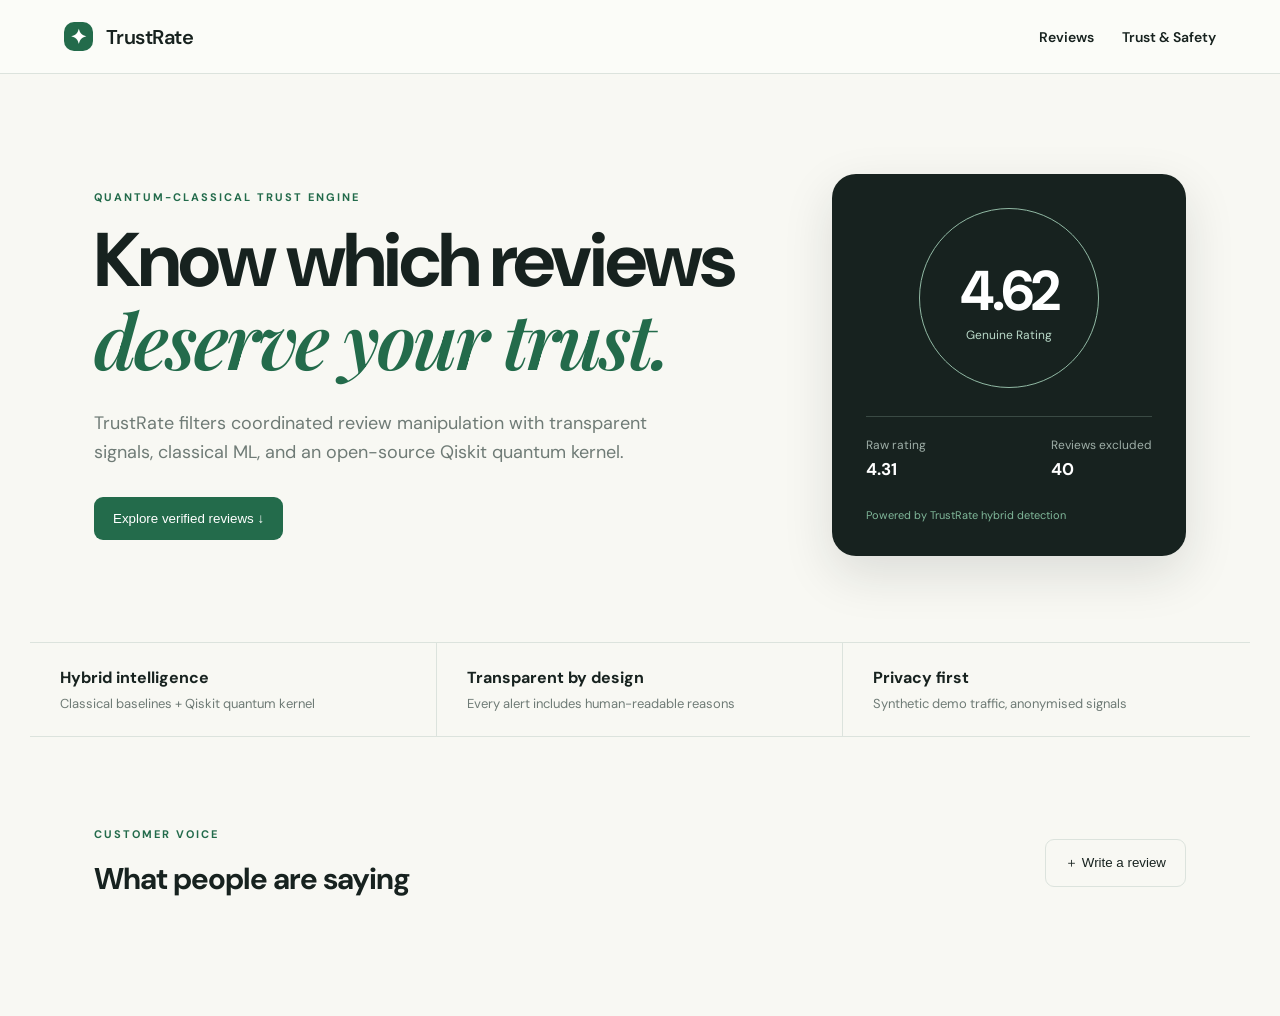
==== trustrate/web/index.html @ f7218c9e "feat: add TrustRate quantum anomaly demo" ====
<!doctype html><html lang="en"><head><meta charset="utf-8"><meta name="viewport" content="width=device-width,initial-scale=1"><title>TrustRate — Reviews you can trust</title><link rel="stylesheet" href="styles.css"></head><body><nav><a class="brand" href="/"><span>✦</span> TrustRate</a><div><a href="#reviews">Reviews</a><a href="admin.html">Trust & Safety</a></div></nav><main><section class="hero"><div><p class="eyebrow">QUANTUM-CLASSICAL TRUST ENGINE</p><h1>Know which reviews<br><em>deserve your trust.</em></h1><p class="lede">TrustRate filters coordinated review manipulation with transparent signals, classical ML, and an open-source Qiskit quantum kernel.</p><button onclick="document.querySelector('#reviews').scrollIntoView({behavior:'smooth'})">Explore verified reviews ↓</button></div><div class="rating-card"><div class="ring"><strong id="genuine">4.62</strong><span>Genuine Rating</span></div><div class="versus"><span>Raw rating <b id="raw">4.31</b></span><span>Reviews excluded <b id="excluded">40</b></span></div><small>Powered by TrustRate hybrid detection</small></div></section><section class="trust-strip"><div><b>Hybrid intelligence</b><span>Classical baselines + Qiskit quantum kernel</span></div><div><b>Transparent by design</b><span>Every alert includes human-readable reasons</span></div><div><b>Privacy first</b><span>Synthetic demo traffic, anonymised signals</span></div></section><section id="reviews" class="section"><div class="section-head"><div><p class="eyebrow">CUSTOMER VOICE</p><h2>What people are saying</h2></div><button class="ghost" onclick="openReview()">＋ Write a review</button></div><div id="review-grid" class="review-grid"></div></section></main><dialog id="review-dialog"><form method="dialog" onsubmit="submitReview(event)"><button class="close" onclick="this.closest('dialog').close()">×</button><p class="eyebrow">SHARE YOUR EXPERIENCE</p><h2>Write a review</h2><label>Rating <select id="rating"><option>5</option><option>4</option><option>3</option><option>2</option><option>1</option></select></label><label>Your review <textarea id="body" minlength="10" required placeholder="What did you think?"></textarea></label><button>Publish review</button></form></dialog><script src="app.js"></script></body></html>
---- trustrate/web/styles.css ----
@import url('https://fonts.googleapis.com/css2?family=DM+Sans:wght@400;500;600;700&family=Playfair+Display:ital,wght@0,600;1,600&display=swap');
:root{--ink:#17221f;--muted:#6f7b76;--paper:#f8f8f3;--mint:#c9f5df;--green:#236b4b;--line:#dce3dd;--card:#fff}*{box-sizing:border-box}body{margin:0;background:var(--paper);color:var(--ink);font-family:'DM Sans',sans-serif}nav{height:74px;border-bottom:1px solid var(--line);display:flex;align-items:center;justify-content:space-between;padding:0 5vw;background:#fbfcf8}nav a{color:var(--ink);text-decoration:none;margin-left:28px;font-size:14px;font-weight:600}.brand{font-size:20px!important;margin:0!important;letter-spacing:-.5px}.brand span{display:inline-grid;place-items:center;width:29px;height:29px;border-radius:10px;background:var(--green);color:#fff;margin-right:8px}.active{color:var(--green)!important}.hero{max-width:1220px;margin:auto;padding:100px 5vw 86px;display:grid;grid-template-columns:1.3fr .7fr;gap:80px;align-items:center}.eyebrow{color:var(--green);font-size:11px;letter-spacing:2px;font-weight:700;margin:0 0 18px}h1{font-size:clamp(42px,6vw,76px);line-height:1.03;letter-spacing:-3px;margin:0 0 25px}h1 em,h2 em{font-family:'Playfair Display',serif;font-weight:600;color:var(--green)}.lede{font-size:18px;line-height:1.6;color:var(--muted);max-width:600px;margin:0 0 30px}button{background:var(--green);border:0;color:#fff;border-radius:9px;padding:14px 19px;font:600 14px inherit;cursor:pointer;transition:.2s}button:hover{transform:translateY(-1px);filter:brightness(1.1)}button.ghost,.ghost{background:transparent;border:1px solid var(--line);color:var(--ink)}.rating-card{background:var(--ink);color:#fff;border-radius:24px;padding:34px;box-shadow:0 18px 50px #17221f20}.ring{width:180px;height:180px;border:1px solid #91b9a4;border-radius:50%;display:flex;flex-direction:column;align-items:center;justify-content:center;margin:0 auto 28px}.ring strong{font-size:56px;letter-spacing:-3px}.ring span{font-size:12px;color:#b9d9c8}.versus{display:flex;justify-content:space-between;border-top:1px solid #3a4a44;padding-top:20px;font-size:12px;color:#9eaea7}.versus span{display:flex;flex-direction:column;gap:5px}.versus b{font-size:17px;color:#fff}.rating-card small{display:block;margin-top:28px;color:#80b89a;font-size:11px}.trust-strip{border-block:1px solid var(--line);display:grid;grid-template-columns:repeat(3,1fr);max-width:1220px;margin:auto}.trust-strip div{padding:24px 30px;border-right:1px solid var(--line);display:flex;flex-direction:column;gap:7px}.trust-strip div:last-child{border:0}.trust-strip span{font-size:13px;color:var(--muted)}.section{max-width:1220px;margin:auto;padding:90px 5vw}.section-head,.panel-head{display:flex;justify-content:space-between;align-items:center;margin-bottom:28px}h2{font-size:30px;letter-spacing:-1px;margin:0}.review-grid{display:grid;grid-template-columns:repeat(3,1fr);gap:16px}.review{background:var(--card);border:1px solid var(--line);border-radius:15px;padding:23px}.stars{color:#d79243;letter-spacing:3px;font-size:13px}.review p{line-height:1.6;font-size:14px;margin:15px 0;color:#39443f}.review footer{display:flex;justify-content:space-between;color:var(--muted);font-size:11px}.verified{color:var(--green);font-weight:700}dialog{border:0;border-radius:18px;padding:0;box-shadow:0 20px 80px #0003}dialog::backdrop{background:#17221f88}dialog form{padding:32px;width:min(92vw,450px);position:relative}label{display:block;font-size:13px;font-weight:600;margin:18px 0}textarea,select{display:block;width:100%;margin-top:7px;border:1px solid var(--line);border-radius:8px;padding:12px;font:inherit}textarea{height:120px;resize:vertical}.close{position:absolute;right:18px;top:18px;background:transparent;color:var(--muted);font-size:22px;padding:0}.admin main{max-width:1220px;margin:auto;padding:70px 5vw}.admin-head{display:flex;justify-content:space-between;gap:30px;align-items:end;margin-bottom:45px}.actions{display:flex;gap:12px}.stats{display:grid;grid-template-columns:repeat(4,1fr);gap:15px;margin-bottom:24px}.stat,.panel{background:#fff;border:1px solid var(--line);border-radius:15px;padding:24px}.stat b{font-size:34px;display:block;letter-spacing:-2px;margin:8px 0}.stat span{color:var(--muted);font-size:12px}.console-grid,.two-cols{display:grid;grid-template-columns:1.5fr 1fr;gap:18px}.alerts .panel-head{margin-bottom:15px}.live,.pill{font-size:10px;font-weight:700;color:var(--green);background:var(--mint);border-radius:20px;padding:7px 10px}.live i,.hardware-status i{display:inline-block;width:7px;height:7px;background:#24a568;border-radius:50%;margin-right:5px}.alert{display:grid;grid-template-columns:52px 1fr auto;align-items:center;gap:15px;padding:16px 0;border-top:1px solid var(--line)}.alert-score{font-size:18px;font-weight:700;color:#c75b41}.alert h3{font-size:14px;margin:0 0 5px}.alert p{font-size:12px;color:var(--muted);margin:0}.reason{color:#a95039;font-size:10px;font-weight:700;margin-right:7px}.alert button{padding:8px 11px;font-size:11px}.model{text-align:center}.model-visual{height:170px;position:relative;display:grid;place-items:center}.core{width:57px;height:57px;border-radius:50%;display:grid;place-items:center;background:var(--green);color:#fff;font-size:24px;font-weight:700;z-index:2}.orbit{position:absolute;border:1px solid #9dcbb2;border-radius:50%;width:150px;height:65px;transform:rotate(45deg)}.o2{transform:rotate(-45deg)}.model-meta{display:grid;grid-template-columns:repeat(3,1fr);font-size:11px;color:var(--muted);gap:8px}.model-meta b{display:block;color:var(--ink);font-size:12px;margin-top:5px}.model-link{display:block;color:var(--green);font-weight:700;font-size:12px;text-decoration:none;margin-top:28px}.benchmark{margin-bottom:18px}.benchmark table{width:100%;border-collapse:collapse;font-size:13px}.benchmark th,.benchmark td{text-align:left;padding:15px 8px;border-bottom:1px solid var(--line)}.benchmark th{font-size:10px;text-transform:uppercase;letter-spacing:1px;color:var(--muted)}pre{background:#17221f;color:#c9f5df;border-radius:12px;padding:20px;line-height:1.8;overflow:auto;font-size:12px}.code-tag{color:var(--green);font-size:12px;font-weight:700}.hardware p{color:var(--muted);font-size:14px;line-height:1.6}.muted{font-size:12px!important}@media(max-width:760px){nav{padding:0 20px}nav div a{margin-left:10px;font-size:12px}.hero,.console-grid,.two-cols{grid-template-columns:1fr}.hero{padding:65px 20px;gap:35px}.trust-strip,.review-grid,.stats{grid-template-columns:1fr}.trust-strip div{border-right:0;border-bottom:1px solid var(--line)}.section,.admin main{padding:55px 20px}.admin-head{display:block}.actions{margin-top:24px}.stats{gap:10px}.stat{padding:17px}.stat b{font-size:27px}}
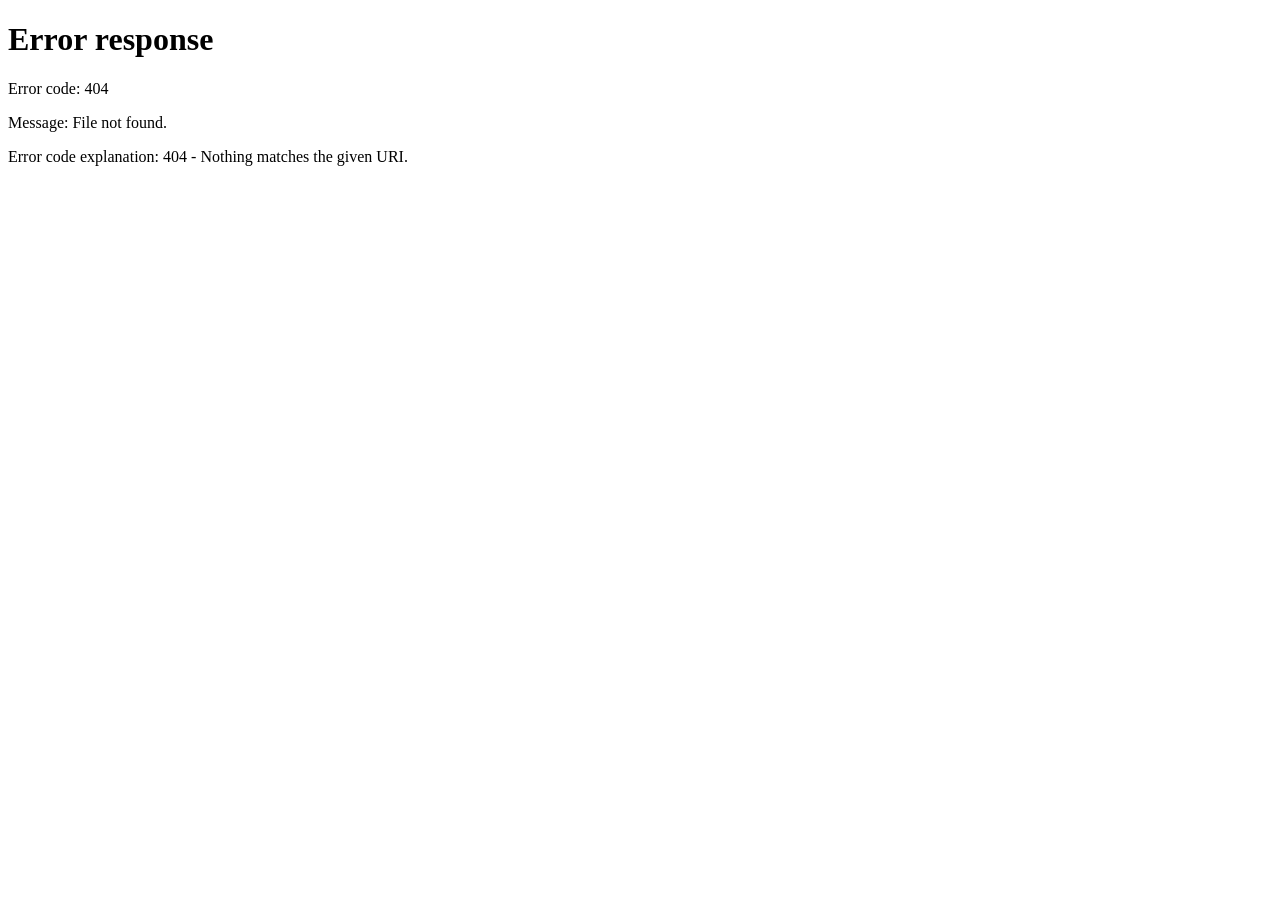
==== commit 9ea6ceb2: "feat: replace prototype with persisted Qiskit review pipeline" ====
--- a/trustrate/web/index.html
+++ b/trustrate/web/index.html
@@ -1 +1 @@
-<!doctype html><html lang="en"><head><meta charset="utf-8"><meta name="viewport" content="width=device-width,initial-scale=1"><title>TrustRate — Reviews you can trust</title><link rel="stylesheet" href="styles.css"></head><body><nav><a class="brand" href="/"><span>✦</span> TrustRate</a><div><a href="#reviews">Reviews</a><a href="admin.html">Trust & Safety</a></div></nav><main><section class="hero"><div><p class="eyebrow">QUANTUM-CLASSICAL TRUST ENGINE</p><h1>Know which reviews<br><em>deserve your trust.</em></h1><p class="lede">TrustRate filters coordinated review manipulation with transparent signals, classical ML, and an open-source Qiskit quantum kernel.</p><button onclick="document.querySelector('#reviews').scrollIntoView({behavior:'smooth'})">Explore verified reviews ↓</button></div><div class="rating-card"><div class="ring"><strong id="genuine">4.62</strong><span>Genuine Rating</span></div><div class="versus"><span>Raw rating <b id="raw">4.31</b></span><span>Reviews excluded <b id="excluded">40</b></span></div><small>Powered by TrustRate hybrid detection</small></div></section><section class="trust-strip"><div><b>Hybrid intelligence</b><span>Classical baselines + Qiskit quantum kernel</span></div><div><b>Transparent by design</b><span>Every alert includes human-readable reasons</span></div><div><b>Privacy first</b><span>Synthetic demo traffic, anonymised signals</span></div></section><section id="reviews" class="section"><div class="section-head"><div><p class="eyebrow">CUSTOMER VOICE</p><h2>What people are saying</h2></div><button class="ghost" onclick="openReview()">＋ Write a review</button></div><div id="review-grid" class="review-grid"></div></section></main><dialog id="review-dialog"><form method="dialog" onsubmit="submitReview(event)"><button class="close" onclick="this.closest('dialog').close()">×</button><p class="eyebrow">SHARE YOUR EXPERIENCE</p><h2>Write a review</h2><label>Rating <select id="rating"><option>5</option><option>4</option><option>3</option><option>2</option><option>1</option></select></label><label>Your review <textarea id="body" minlength="10" required placeholder="What did you think?"></textarea></label><button>Publish review</button></form></dialog><script src="app.js"></script></body></html>
+<!doctype html><html lang="en"><meta charset="utf-8"><meta http-equiv="refresh" content="0;url=/index.php"><title>TrustRate</title><p>The application now runs on PHP and MySQL. <a href="/index.php">Open TrustRate</a>. For the native Mac setup use <a href="http://127.0.0.1:8080/index.php">port 8080</a>, not the old static preview server.</p></html>
